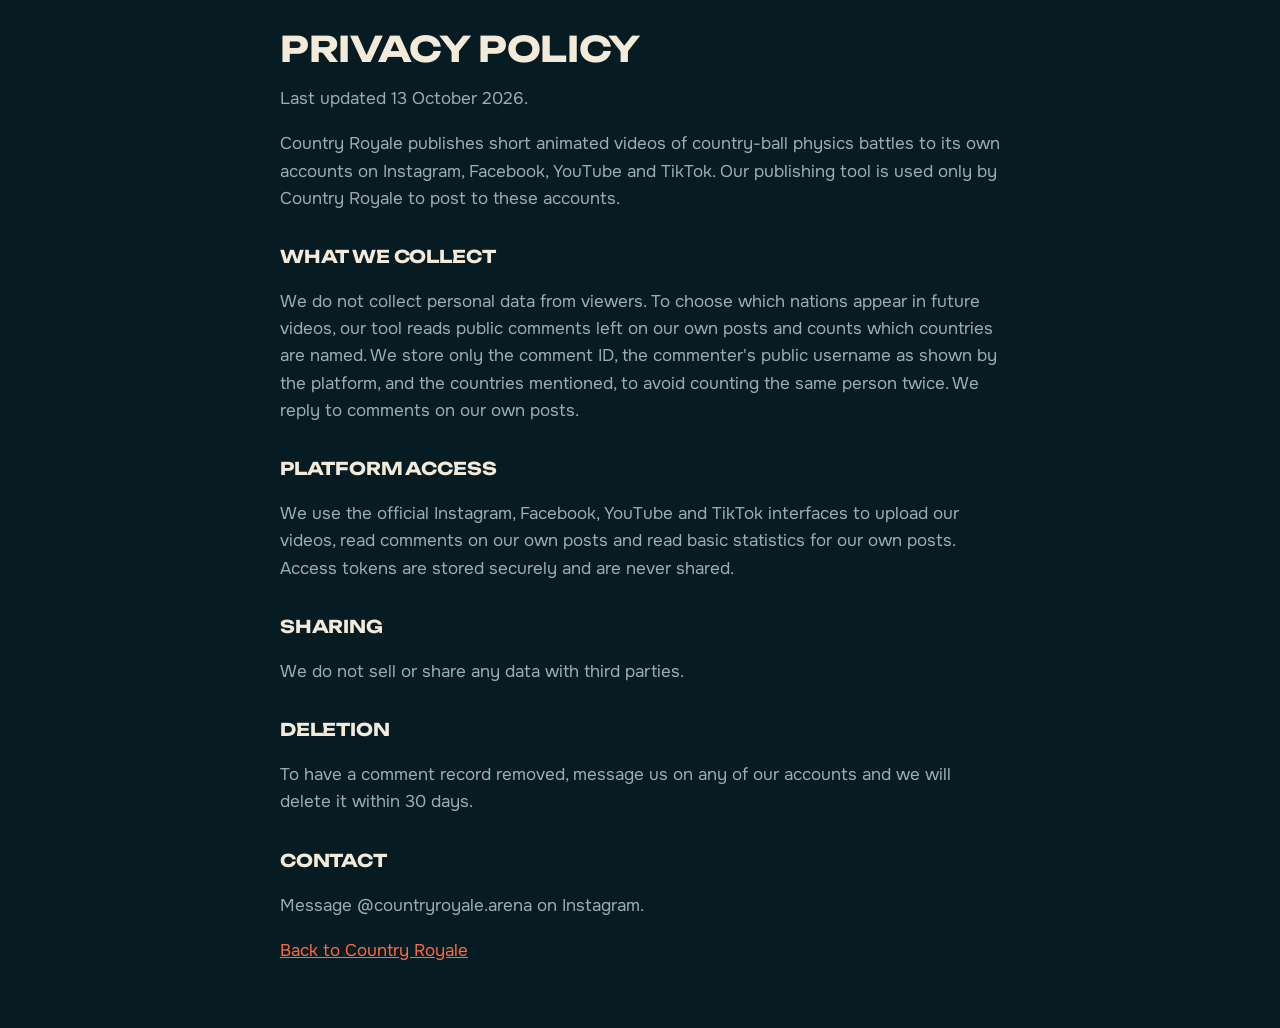
==== privacy.html @ 69d74d44 "Country Royale site: home, privacy policy, terms of use, TikTok sign-in callback Co-Authored-By: cla" ====
<!doctype html><html lang="en"><head><meta charset="utf-8"><meta name="viewport" content="width=device-width,initial-scale=1"><link rel="stylesheet" href="https://fonts.googleapis.com/css2?family=Unbounded:wght@800&family=Onest:wght@400;600&display=swap"><link rel="stylesheet" href="style.css"><title>Country Royale privacy policy</title></head><body><main><h1>Privacy policy</h1><p>Last updated 13 October 2026.</p>
<p>Country Royale publishes short animated videos of country-ball physics battles to its own accounts on Instagram, Facebook, YouTube and TikTok. Our publishing tool is used only by Country Royale to post to these accounts.</p>
<h2>What we collect</h2><p>We do not collect personal data from viewers. To choose which nations appear in future videos, our tool reads public comments left on our own posts and counts which countries are named. We store only the comment ID, the commenter's public username as shown by the platform, and the countries mentioned, to avoid counting the same person twice. We reply to comments on our own posts.</p>
<h2>Platform access</h2><p>We use the official Instagram, Facebook, YouTube and TikTok interfaces to upload our videos, read comments on our own posts and read basic statistics for our own posts. Access tokens are stored securely and are never shared.</p>
<h2>Sharing</h2><p>We do not sell or share any data with third parties.</p>
<h2>Deletion</h2><p>To have a comment record removed, message us on any of our accounts and we will delete it within 30 days.</p>
<h2>Contact</h2><p>Message @countryroyale.arena on Instagram.</p><p><a href="index.html">Back to Country Royale</a></p></main></body></html>
---- style.css ----
:root{--teal:#0A2630;--deep:#061B22;--sand:#F3EAD9;--coral:#FF6A3D;--sea:#97AEB3;color-scheme:dark}
*{box-sizing:border-box}body{margin:0;background:var(--deep);color:var(--sand);font:17px/1.6 Onest,system-ui,sans-serif;padding:32px 16px 64px}
main{max-width:720px;margin:0 auto;display:grid;gap:18px}h1,h2{font-family:Unbounded,system-ui,sans-serif;text-transform:uppercase;letter-spacing:-.01em;margin:0}
h1{font-size:2.2rem;line-height:1}h2{font-size:1.1rem;margin-top:12px}p,li{color:var(--sea);margin:0}a{color:var(--coral)}img{width:96px;height:96px;border-radius:50%}
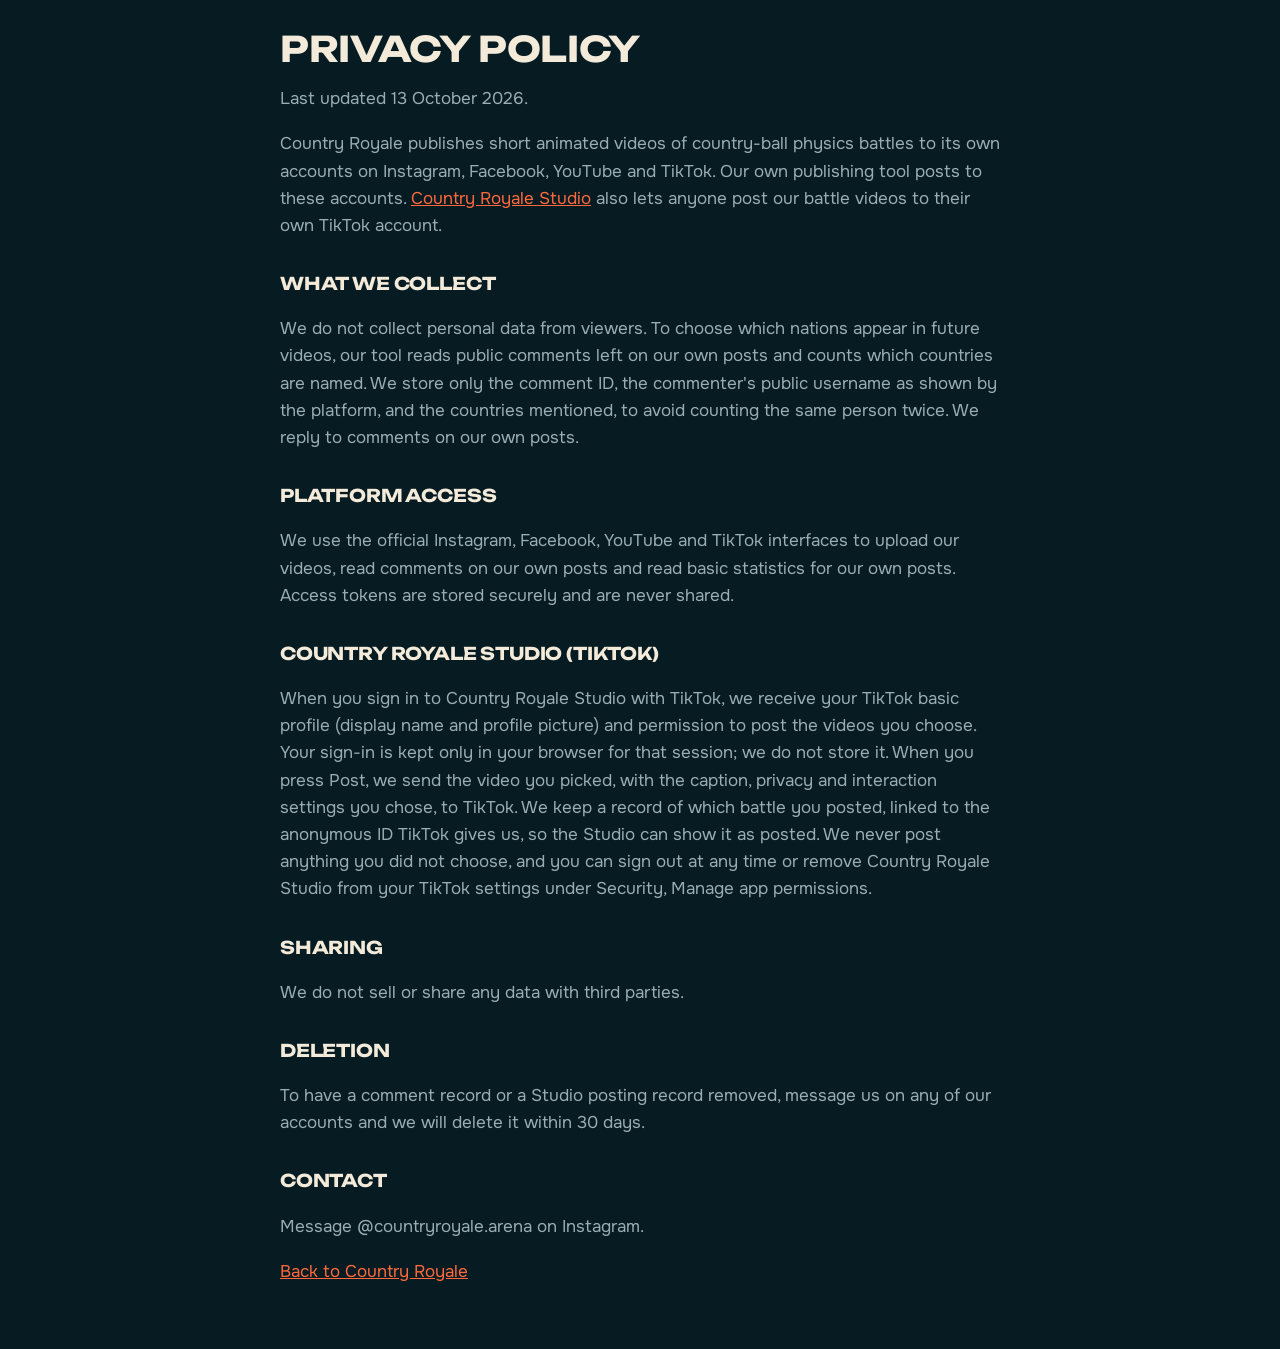
==== commit 61d1bcac: "Site: Country Royale Studio on the home page, privacy policy and terms" ====
--- a/privacy.html
+++ b/privacy.html
@@ -1,7 +1,9 @@
 <!doctype html><html lang="en"><head><meta charset="utf-8"><meta name="viewport" content="width=device-width,initial-scale=1"><link rel="stylesheet" href="https://fonts.googleapis.com/css2?family=Unbounded:wght@800&family=Onest:wght@400;600&display=swap"><link rel="stylesheet" href="style.css"><title>Country Royale privacy policy</title></head><body><main><h1>Privacy policy</h1><p>Last updated 13 October 2026.</p>
-<p>Country Royale publishes short animated videos of country-ball physics battles to its own accounts on Instagram, Facebook, YouTube and TikTok. Our publishing tool is used only by Country Royale to post to these accounts.</p>
+<p>Country Royale publishes short animated videos of country-ball physics battles to its own accounts on Instagram, Facebook, YouTube and TikTok. Our own publishing tool posts to these accounts. <a href="studio/">Country Royale Studio</a> also lets anyone post our battle videos to their own TikTok account.</p>
 <h2>What we collect</h2><p>We do not collect personal data from viewers. To choose which nations appear in future videos, our tool reads public comments left on our own posts and counts which countries are named. We store only the comment ID, the commenter's public username as shown by the platform, and the countries mentioned, to avoid counting the same person twice. We reply to comments on our own posts.</p>
 <h2>Platform access</h2><p>We use the official Instagram, Facebook, YouTube and TikTok interfaces to upload our videos, read comments on our own posts and read basic statistics for our own posts. Access tokens are stored securely and are never shared.</p>
+<h2>Country Royale Studio (TikTok)</h2>
+<p>When you sign in to Country Royale Studio with TikTok, we receive your TikTok basic profile (display name and profile picture) and permission to post the videos you choose. Your sign-in is kept only in your browser for that session; we do not store it. When you press Post, we send the video you picked, with the caption, privacy and interaction settings you chose, to TikTok. We keep a record of which battle you posted, linked to the anonymous ID TikTok gives us, so the Studio can show it as posted. We never post anything you did not choose, and you can sign out at any time or remove Country Royale Studio from your TikTok settings under Security, Manage app permissions.</p>
 <h2>Sharing</h2><p>We do not sell or share any data with third parties.</p>
-<h2>Deletion</h2><p>To have a comment record removed, message us on any of our accounts and we will delete it within 30 days.</p>
+<h2>Deletion</h2><p>To have a comment record or a Studio posting record removed, message us on any of our accounts and we will delete it within 30 days.</p>
 <h2>Contact</h2><p>Message @countryroyale.arena on Instagram.</p><p><a href="index.html">Back to Country Royale</a></p></main></body></html>
